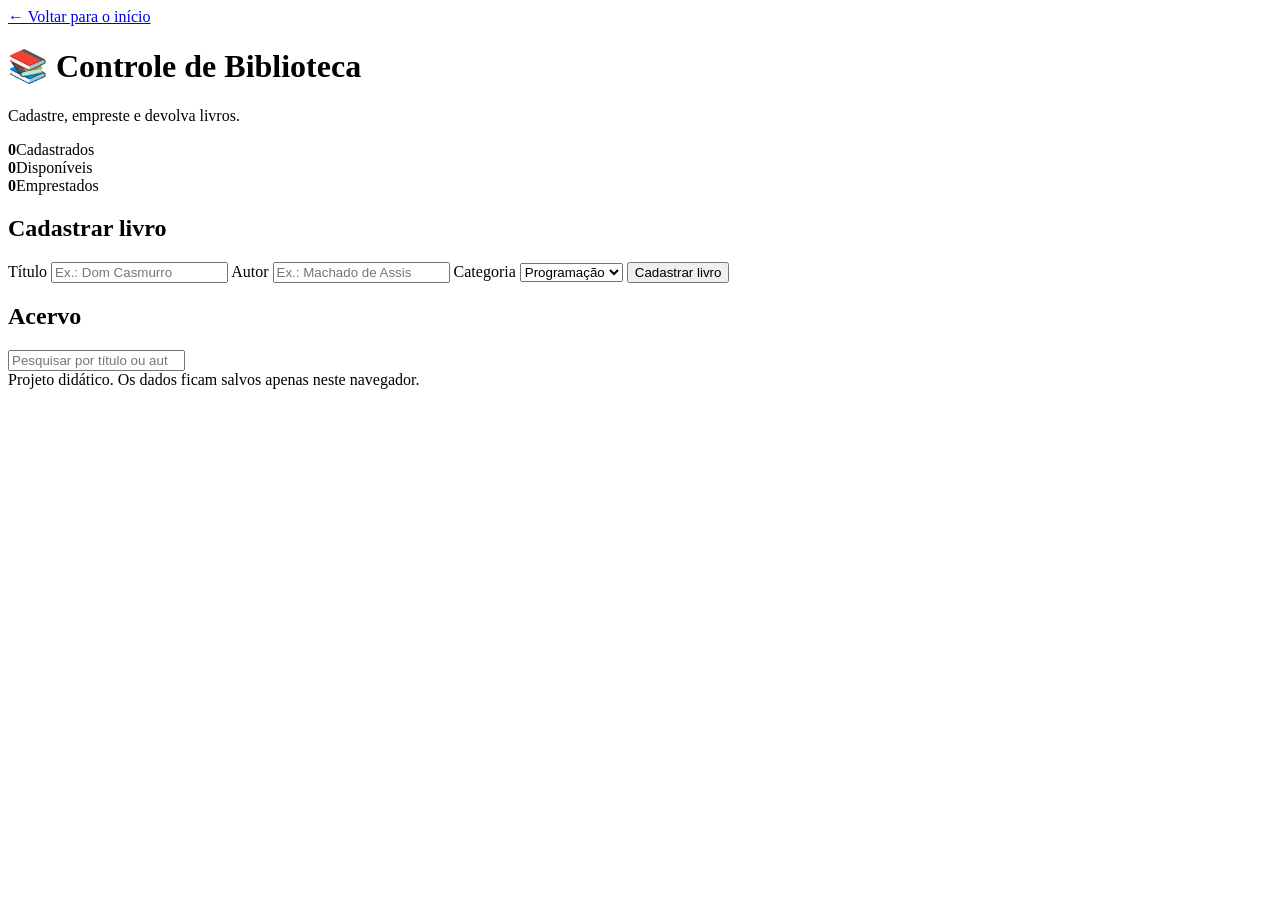
==== bilioteca.html @ 7baccab4 "pagina inicial concluida" ====
<!DOCTYPE html>
<html lang="pt-BR">
<head>
  <meta charset="UTF-8">
  <meta name="viewport" content="width=device-width, initial-scale=1">
  <meta name="description" content="Controle de Biblioteca: cadastre, empreste e devolva livros.">
  <title>Controle de Biblioteca</title>
  <link rel="stylesheet" href="biblioteca.css">
</head>
<body>

  <header>
    <div class="coluna">
      <a class="voltar" href="index.html">← Voltar para o início</a>
      <h1>📚 Controle de Biblioteca</h1>
      <p>Cadastre, empreste e devolva livros.</p>
    </div>
  </header>

  <main class="coluna">
    <div id="aviso" class="aviso" role="status" hidden></div>

    <div class="contadores" style="font-family: cursive;">
      <div><strong id="total">0</strong>Cadastrados</div>
      <div><strong id="disponiveis">0</strong>Disponíveis</div>
      <div><strong id="emprestados">0</strong>Emprestados</div>
    </div>

    <section class="caixa">
      <h2>Cadastrar livro</h2>
      <form id="form-livro">
        <label for="titulo">Título</label>
        <input id="titulo" type="text" maxlength="100" placeholder="Ex.: Dom Casmurro" required>

        <label for="autor">Autor</label>
        <input id="autor" type="text" maxlength="80" placeholder="Ex.: Machado de Assis" required>

        <label for="categoria">Categoria</label>
        <select id="categoria">
          <option>Programação</option>
          <option>Redes</option>
          <option>Design</option>
          <option>Literatura</option>
          <option>Outros</option>
        </select>

        <button type="submit" class="botao">Cadastrar livro</button>
      </form>
    </section>

    <section class="caixa">
      <h2>Acervo</h2>
      <input id="busca" type="search" placeholder="Pesquisar por título ou autor">
      <div id="lista-livros"></div>
    </section>
  </main>

  <footer>Projeto didático. Os dados ficam salvos apenas neste navegador.</footer>

  <script src="script.js"></script>
</body>
</html>
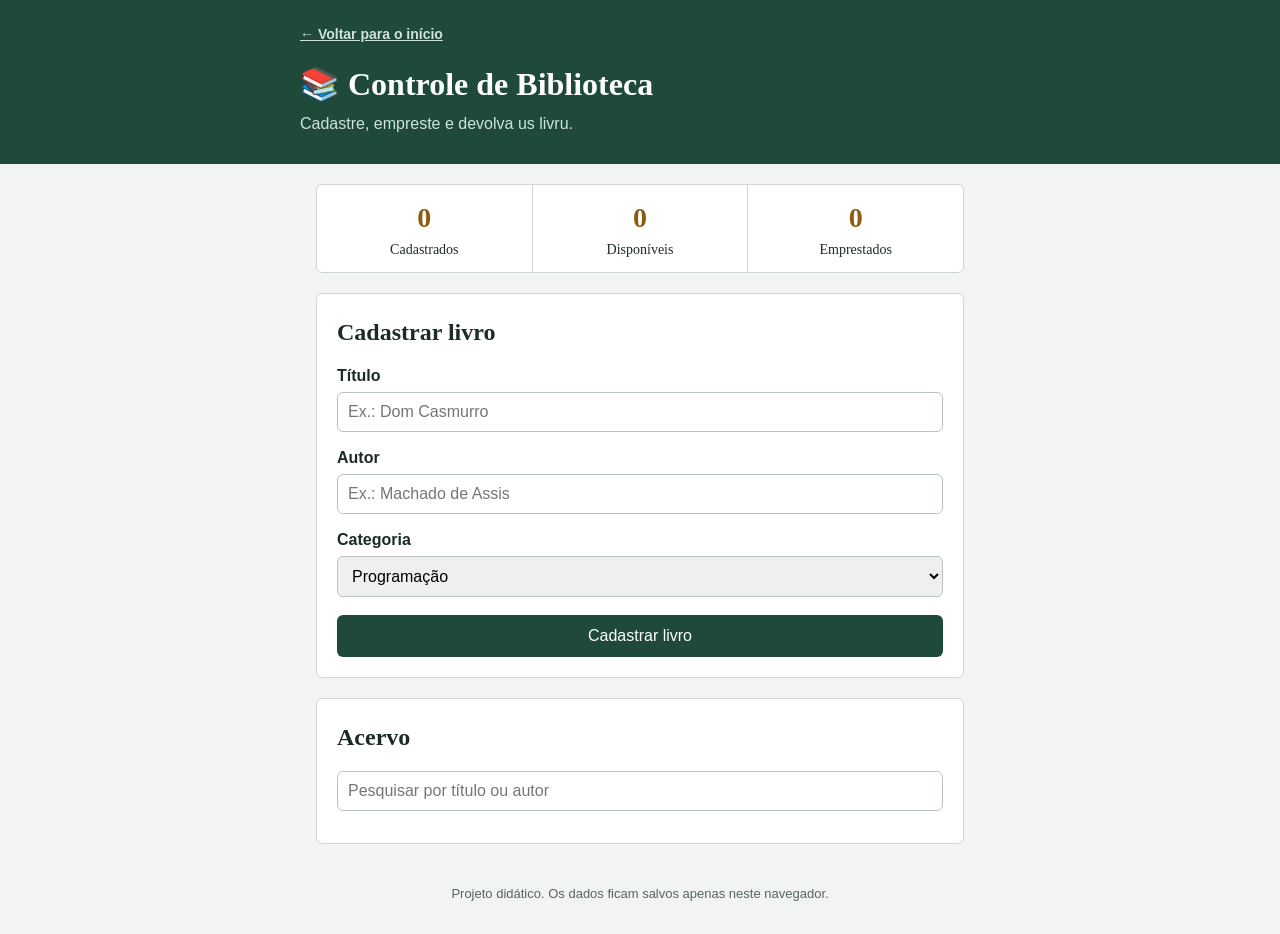
==== commit 9b139242: "css concluido" ====
--- a/bilioteca.html
+++ b/bilioteca.html
@@ -1,19 +1,20 @@
 <!DOCTYPE html>
 <html lang="pt-BR">
-<head>
-  <meta charset="UTF-8">
-  <meta name="viewport" content="width=device-width, initial-scale=1">
-  <meta name="description" content="Controle de Biblioteca: cadastre, empreste e devolva livros.">
-  <title>Controle de Biblioteca</title>
-  <link rel="stylesheet" href="biblioteca.css">
+    <head>
+        <meta charset="UTF-8">
+        <meta name="viewport" content="width=device-width, initial-scale=1">
+        <meta name="description" content="Controle de Biblioteca: cadastre, empreste e devolva livros.">
+        <title>Controle de Biblioteca</title>
+        <link rel="stylesheet" href="biblioteca.css">
+        <script src="biblioteca.js" defer></script>
 </head>
 <body>
 
   <header>
     <div class="coluna">
-      <a class="voltar" href="index.html">← Voltar para o início</a>
-      <h1>📚 Controle de Biblioteca</h1>
-      <p>Cadastre, empreste e devolva livros.</p>
+        <strong><a class="voltar" href="index.html">← Voltar para o início</a></strong>
+        <h1>📚 Controle de Biblioteca</h1>
+      <p>Cadastre, empreste e devolva us livru.</p>
     </div>
   </header>
 
@@ -44,7 +45,7 @@
           <option>Outros</option>
         </select>
 
-        <button type="submit" class="botao">Cadastrar livro</button>
+        <button type="submit" class="botao" id="cadastrar">Cadastrar livro</button>
       </form>
     </section>
 
@@ -57,6 +58,5 @@
 
   <footer>Projeto didático. Os dados ficam salvos apenas neste navegador.</footer>
 
-  <script src="script.js"></script>
 </body>
 </html>
--- a/biblioteca.css
+++ b/biblioteca.css
@@ -0,0 +1,222 @@
+* {
+    box-sizing: border-box;
+}
+
+body {
+    margin: 0;
+    background: #f1f4f0;
+    color: #1c2b24;
+    font-family: Arial, Helvetica, sans-serif;
+    line-height: 1.5;
+}
+
+h1,
+h2,
+h3 {
+    font-family: Georgia, "Times New Roman", serif;
+}
+
+.coluna {
+    max-width: 680px;
+    margin: 0 auto;
+}
+
+header {
+    background: #1f4a3a;
+    color: white;
+    padding: 22px 16px 28px;
+}
+
+header h1 {
+    margin: 14px 0 4px;
+    font-size: 32px;
+}
+
+header p {
+    margin: 0;
+    color: #cfe3d8;
+}
+
+.voltar {
+    color: #cfe3d8;
+    font-size: 14px;
+    transform: translateY(-3px);
+    transition: 0.7s;
+}
+
+.voltar:hover {
+    transform: translateY(-3px);
+    transition: 0.7s;
+    font-size: medium;
+}
+
+main {
+    padding: 20px 16px;
+}
+
+.aviso {
+    padding: 12px 14px;
+    margin-bottom: 16px;
+    border-radius: 6px;
+}
+
+.aviso.ok {
+    background: #dcebdd;
+    color: #1f5a2f;
+}
+
+.aviso.erro {
+    background: #f7dddd;
+    color: #8f2424;
+}
+
+.contadores {
+    display: flex;
+    margin-bottom: 20px;
+    background: white;
+    border: 1px solid #cfd8cf;
+    border-radius: 6px;
+}
+
+.contadores div {
+    flex: 1;
+    padding: 12px 6px;
+    text-align: center;
+    font-size: 14px;
+    border-right: 1px solid #cfd8cf;
+}
+
+.contadores div:last-child {
+    border-right: none;
+}
+
+.contadores strong {
+    display: block;
+    font-family: Georgia, serif;
+    font-size: 28px;
+    color: #8a5d12;
+}
+
+.caixa {
+    background: white;
+    border: 1px solid #cfd8cf;
+    border-radius: 6px;
+    padding: 20px;
+    margin-bottom: 20px;
+}
+
+.caixa h2 {
+    margin: 0 0 8px;
+}
+
+label {
+    display: block;
+    margin: 14px 0 4px;
+    font-weight: bold;
+}
+
+input,
+select {
+    width: 100%;
+    padding: 10px;
+    border: 1px solid #b9c6bb;
+    border-radius: 6px;
+    font-size: 16px;
+}
+
+#busca {
+    margin: 8px 0 12px;
+}
+
+.botao {
+    padding: 8px 14px;
+    border: none;
+    border-radius: 6px;
+    background: #1f4a3a;
+    color: white;
+    cursor: pointer;
+
+}
+
+.botao:hover {
+    background: #173a2d;
+    transform: translateY(-3px);
+    transition: 0.7s;
+    font-size: medium;
+}
+
+.botao.vermelho {
+    background: #a63232;
+}
+
+.botao.vermelho:hover {
+    background: #862626;
+}
+
+#form-livro .botao {
+    width: 100%;
+    margin-top: 18px;
+    padding: 12px;
+    font-size: 16px;
+}
+
+.livro {
+    padding: 14px 0;
+    border-bottom: 1px solid #dde4dd;
+}
+
+.livro:last-child {
+    border-bottom: none;
+}
+
+.livro h3 {
+    margin: 0;
+    font-size: 18px;
+}
+
+.info {
+    margin: 4px 0;
+    font-size: 14px;
+    color: #55665c;
+}
+
+.etiqueta {
+    display: inline-block;
+    padding: 2px 10px;
+    border-radius: 20px;
+    font-size: 13px;
+    font-weight: bold;
+}
+
+.disponivel {
+    background: #dcebdd;
+    color: #1f5a2f;
+}
+
+.emprestado {
+    background: #f6e6bf;
+    color: #7a5200;
+}
+
+.botoes {
+    display: flex;
+    gap: 8px;
+    margin-top: 10px;
+}
+
+.vazio {
+    padding: 16px 0;
+    text-align: center;
+    color: #55665c;
+}
+
+footer {
+    padding: 0 16px 30px;
+    text-align: center;
+    font-size: 13px;
+    color: #55665c;
+}
+
+#cadastrar {
+    
+}
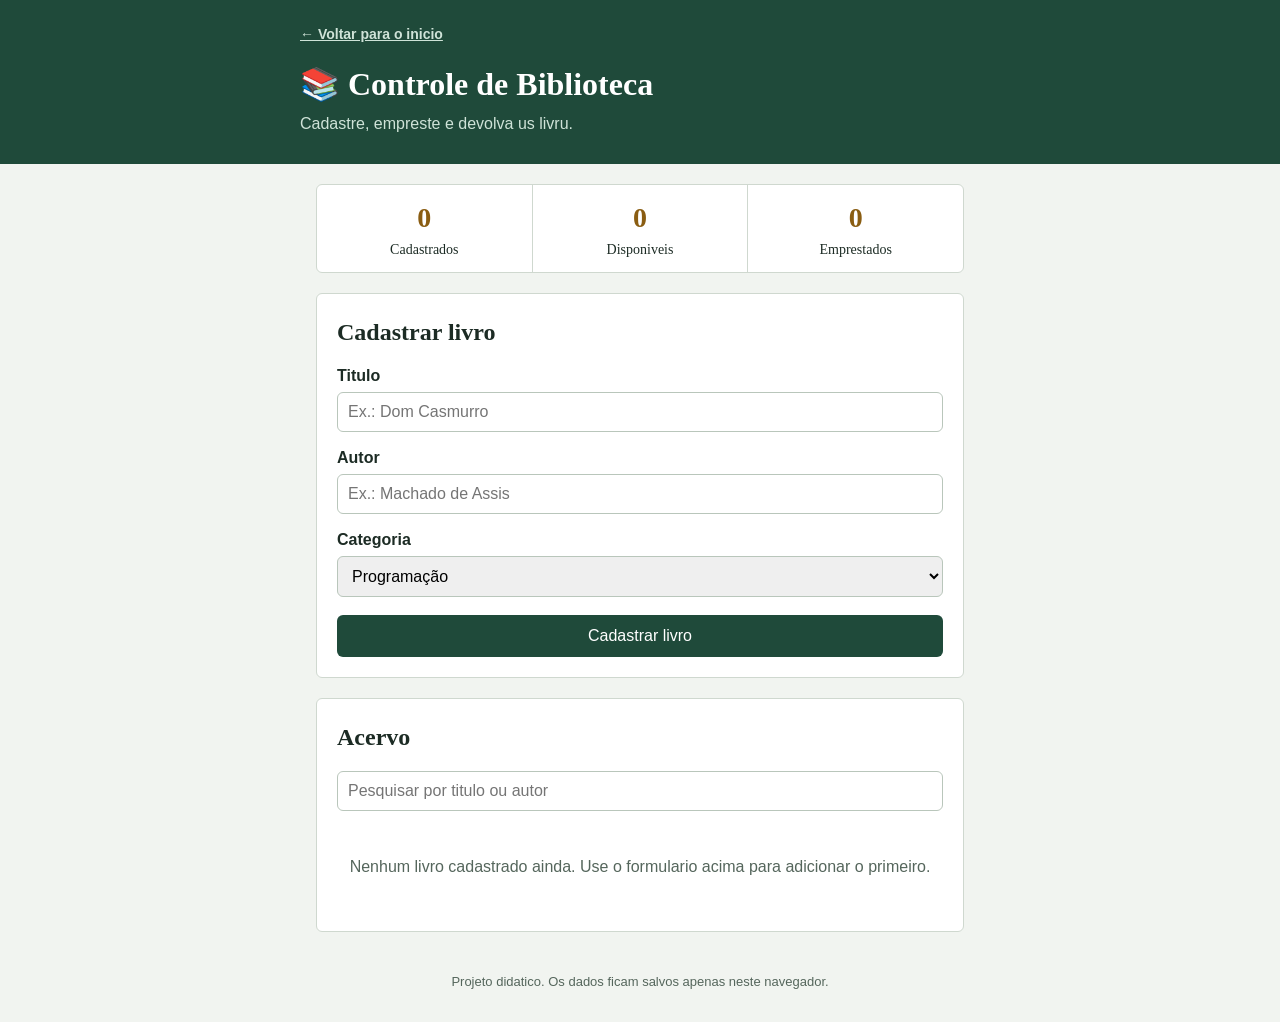
==== commit 8f9d2fea: "resto do js" ====
--- a/bilioteca.html
+++ b/bilioteca.html
@@ -12,7 +12,7 @@
 
   <header>
     <div class="coluna">
-        <strong><a class="voltar" href="index.html">← Voltar para o início</a></strong>
+        <strong><a class="voltar" href="index.html">← Voltar para o inicio</a></strong>
         <h1>📚 Controle de Biblioteca</h1>
       <p>Cadastre, empreste e devolva us livru.</p>
     </div>
@@ -23,14 +23,14 @@
 
     <div class="contadores" style="font-family: cursive;">
       <div><strong id="total">0</strong>Cadastrados</div>
-      <div><strong id="disponiveis">0</strong>Disponíveis</div>
+      <div><strong id="disponiveis">0</strong>Disponiveis</div>
       <div><strong id="emprestados">0</strong>Emprestados</div>
     </div>
 
     <section class="caixa">
       <h2>Cadastrar livro</h2>
       <form id="form-livro">
-        <label for="titulo">Título</label>
+        <label for="titulo">Titulo</label>
         <input id="titulo" type="text" maxlength="100" placeholder="Ex.: Dom Casmurro" required>
 
         <label for="autor">Autor</label>
@@ -51,12 +51,12 @@
 
     <section class="caixa">
       <h2>Acervo</h2>
-      <input id="busca" type="search" placeholder="Pesquisar por título ou autor">
+      <input id="busca" type="search" placeholder="Pesquisar por titulo ou autor">
       <div id="lista-livros"></div>
     </section>
   </main>
 
-  <footer>Projeto didático. Os dados ficam salvos apenas neste navegador.</footer>
+  <footer>Projeto didatico. Os dados ficam salvos apenas neste navegador.</footer>
 
 </body>
 </html>
